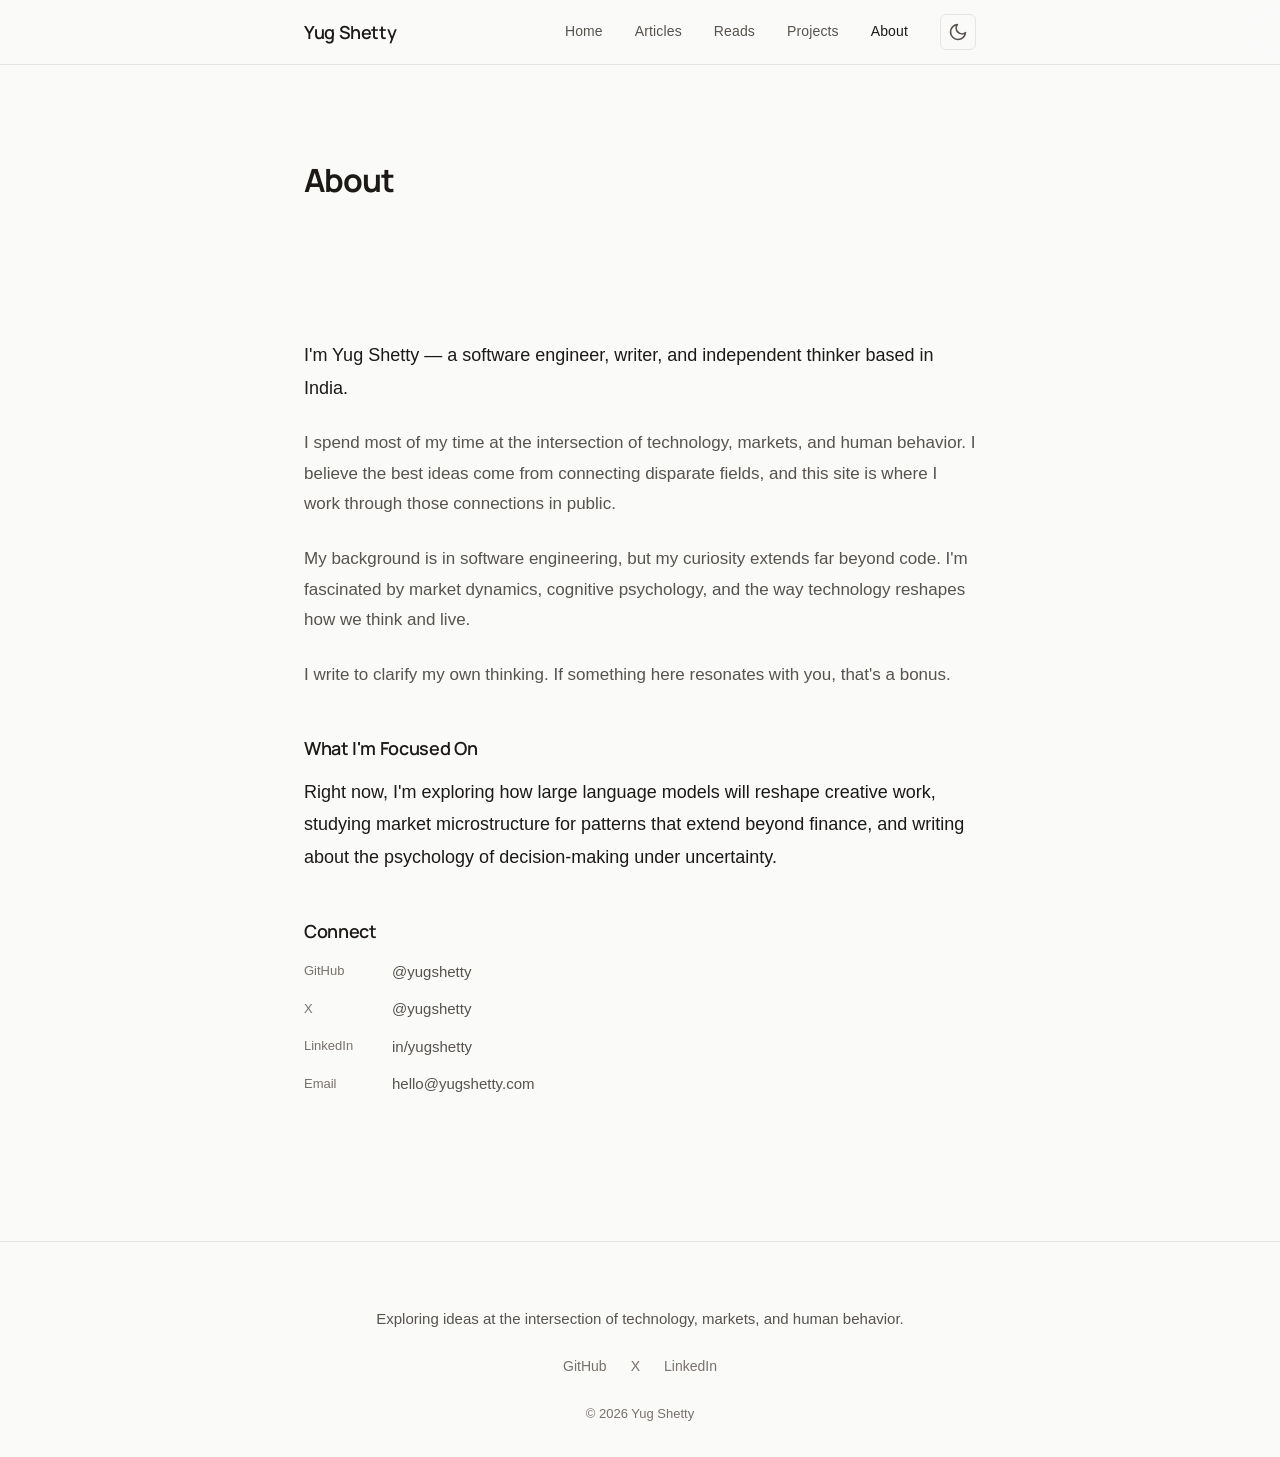
==== about.html @ ea90267e "initial project setup" ====
<!DOCTYPE html>
<html lang="en" data-theme="light">
<head>
    <meta charset="UTF-8">
    <meta name="viewport" content="width=device-width, initial-scale=1.0">
    <title>About — Yug Shetty</title>
    <meta name="description" content="Software engineer, writer, and independent thinker exploring ideas at the intersection of technology, markets, and human behavior.">
    <script>
        (function(){
            var t = localStorage.getItem('yugshetty-theme');
            if (!t) t = window.matchMedia('(prefers-color-scheme: dark)').matches ? 'dark' : 'light';
            document.documentElement.setAttribute('data-theme', t);
        })();
    </script>
    <link rel="preconnect" href="https://fonts.googleapis.com">
    <link rel="preconnect" href="https://fonts.gstatic.com" crossorigin>
    <link href="https://fonts.googleapis.com/css2?family=Manrope:wght@500;600;700&display=swap" rel="stylesheet">
    <link href="https://api.fontshare.com/v2/css?f[]=satoshi@300,400,500&display=swap" rel="stylesheet">
    <link rel="stylesheet" href="css/style.css">
</head>
<body>
    <header class="site-header" id="site-header">
        <nav class="nav container">
            <a href="index.html" class="nav-logo">Yug Shetty</a>
            <button class="nav-toggle" id="nav-toggle" aria-label="Toggle navigation menu" aria-expanded="false">
                <span class="hamburger-line"></span>
                <span class="hamburger-line"></span>
                <span class="hamburger-line"></span>
            </button>
            <div class="nav-menu" id="nav-menu">
                <a href="index.html" class="nav-link">Home</a>
                <a href="articles.html" class="nav-link">Articles</a>
                <a href="reads.html" class="nav-link">Reads</a>
                <a href="projects.html" class="nav-link">Projects</a>
                <a href="about.html" class="nav-link">About</a>
                <button class="theme-toggle" id="theme-toggle" aria-label="Toggle theme">
                    <svg class="theme-icon icon-sun" xmlns="http://www.w3.org/2000/svg" width="20" height="20" viewBox="0 0 24 24" fill="none" stroke="currentColor" stroke-width="2" stroke-linecap="round" stroke-linejoin="round"><circle cx="12" cy="12" r="5"></circle><line x1="12" y1="1" x2="12" y2="3"></line><line x1="12" y1="21" x2="12" y2="23"></line><line x1="4.22" y1="4.22" x2="5.64" y2="5.64"></line><line x1="18.36" y1="18.36" x2="19.78" y2="19.78"></line><line x1="1" y1="12" x2="3" y2="12"></line><line x1="21" y1="12" x2="23" y2="12"></line><line x1="4.22" y1="19.78" x2="5.64" y2="18.36"></line><line x1="18.36" y1="5.64" x2="19.78" y2="4.22"></line></svg>
                    <svg class="theme-icon icon-moon" xmlns="http://www.w3.org/2000/svg" width="20" height="20" viewBox="0 0 24 24" fill="none" stroke="currentColor" stroke-width="2" stroke-linecap="round" stroke-linejoin="round"><path d="M21 12.79A9 9 0 1 1 11.21 3 7 7 0 0 0 21 12.79z"></path></svg>
                </button>
            </div>
        </nav>
    </header>

    <main>
        <section class="page-header">
            <div class="container">
                <h1 class="page-title">About</h1>
            </div>
        </section>

        <section class="section">
            <div class="container">
                <div class="about-content">
                    <div class="about-section">
                        <p>I'm Yug Shetty — a software engineer, writer, and independent thinker based in India.</p>
                        <p>I spend most of my time at the intersection of technology, markets, and human behavior. I believe the best ideas come from connecting disparate fields, and this site is where I work through those connections in public.</p>
                        <p>My background is in software engineering, but my curiosity extends far beyond code. I'm fascinated by market dynamics, cognitive psychology, and the way technology reshapes how we think and live.</p>
                        <p>I write to clarify my own thinking. If something here resonates with you, that's a bonus.</p>
                    </div>
                    <div class="about-section">
                        <h2 class="about-section-title">What I'm Focused On</h2>
                        <p>Right now, I'm exploring how large language models will reshape creative work, studying market microstructure for patterns that extend beyond finance, and writing about the psychology of decision-making under uncertainty.</p>
                    </div>
                    <div class="about-section">
                        <h2 class="about-section-title">Connect</h2>
                        <div class="connect-links">
                            <a href="https://github.com/yugshetty" target="_blank" rel="noopener noreferrer" class="connect-link"><span class="connect-link-label">GitHub</span>@yugshetty</a>
                            <a href="https://x.com/yugshetty" target="_blank" rel="noopener noreferrer" class="connect-link"><span class="connect-link-label">X</span>@yugshetty</a>
                            <a href="https://linkedin.com/in/yugshetty" target="_blank" rel="noopener noreferrer" class="connect-link"><span class="connect-link-label">LinkedIn</span>in/yugshetty</a>
                            <a href="mailto:hello@yugshetty.com" class="connect-link"><span class="connect-link-label">Email</span>hello@yugshetty.com</a>
                        </div>
                    </div>
                </div>
            </div>
        </section>
    </main>

    <footer class="site-footer">
        <div class="container">
            <div class="footer-content">
                <p class="footer-tagline">Exploring ideas at the intersection of technology, markets, and human behavior.</p>
                <div class="footer-links">
                    <a href="https://github.com/yugshetty" target="_blank" rel="noopener noreferrer" class="footer-link">GitHub</a>
                    <a href="https://x.com/yugshetty" target="_blank" rel="noopener noreferrer" class="footer-link">X</a>
                    <a href="https://linkedin.com/in/yugshetty" target="_blank" rel="noopener noreferrer" class="footer-link">LinkedIn</a>
                </div>
                <p class="footer-copyright">&copy; 2026 Yug Shetty</p>
            </div>
        </div>
    </footer>
    <script src="js/main.js"></script>
</body>
</html>
---- css/style.css ----
/* ========================================
   yugshetty.com — Design System & Styles
   Phase 1 MVP
   ======================================== */

/* --- Reset --- */
*,
*::before,
*::after {
  margin: 0;
  padding: 0;
  box-sizing: border-box;
}

button {
  font: inherit;
  color: inherit;
  cursor: pointer;
  border: none;
  background: none;
}

ul,
ol {
  list-style: none;
}

a {
  text-decoration: none;
  color: inherit;
}

img {
  max-width: 100%;
  display: block;
}

/* --- Custom Properties — Light Mode (Default) --- */
:root {
  /* Colors */
  --bg-primary: #fafaf9;
  --bg-secondary: #f0efed;
  --bg-tertiary: #e7e5e4;
  --bg-primary-alpha: rgba(250, 250, 249, 0.85);
  --text-primary: #1c1917;
  --text-secondary: #57534e;
  --text-tertiary: #78716c;
  --accent: #2563eb;
  --accent-hover: #1d4ed8;
  --border: #e7e5e4;
  --border-subtle: #f0efed;

  /* Typography */
  --font-heading: "Manrope", sans-serif;
  --font-body: "Satoshi", sans-serif;
  --font-mono: "SF Mono", "Fira Code", "Roboto Mono", monospace;

  /* Spacing (8px grid) */
  --space-xs: 4px;
  --space-sm: 8px;
  --space-md: 12px;
  --space-base: 16px;
  --space-lg: 24px;
  --space-xl: 32px;
  --space-2xl: 48px;
  --space-3xl: 64px;
  --space-4xl: 96px;
  --space-5xl: 128px;

  /* Layout */
  --content-width: 680px;
  --site-width: 720px;

  /* Transitions */
  --transition-fast: 150ms ease;
  --transition-base: 200ms ease;
  --transition-slow: 300ms ease;

  /* Radius */
  --radius-sm: 4px;
  --radius-md: 6px;
  --radius-lg: 8px;
  --radius-full: 9999px;
}

/* --- Dark Mode --- */
[data-theme="dark"] {
  --bg-primary: #121212;
  --bg-secondary: #1a1a1a;
  --bg-tertiary: #232323;
  --bg-primary-alpha: rgba(18, 18, 18, 0.85);
  --text-primary: #ededed;
  --text-secondary: #a1a1a1;
  --text-tertiary: #6b6b6b;
  --accent: #60a5fa;
  --accent-hover: #93c5fd;
  --border: #2a2a2a;
  --border-subtle: #1f1f1f;
}

/* --- Base --- */
html {
  font-size: 16px;
  scroll-behavior: smooth;
  -webkit-text-size-adjust: 100%;
}

body {
  font-family: var(--font-body);
  font-weight: 400;
  line-height: 1.7;
  color: var(--text-primary);
  background-color: var(--bg-primary);
  transition: background-color var(--transition-slow),
    color var(--transition-slow);
  -webkit-font-smoothing: antialiased;
  -moz-osx-font-smoothing: grayscale;
  min-height: 100vh;
  display: flex;
  flex-direction: column;
}

main {
  flex: 1;
}

/* --- Typography --- */
h1,
h2,
h3,
h4,
h5,
h6 {
  font-family: var(--font-heading);
  line-height: 1.2;
  color: var(--text-primary);
  letter-spacing: -0.02em;
}

h1 {
  font-size: 2rem;
  font-weight: 700;
}
h2 {
  font-size: 1.5rem;
  font-weight: 600;
}
h3 {
  font-size: 1.25rem;
  font-weight: 600;
}
h4 {
  font-size: 1.125rem;
  font-weight: 500;
}

p {
  margin-bottom: var(--space-base);
}
p:last-child {
  margin-bottom: 0;
}

/* --- Layout --- */
.container {
  width: 100%;
  max-width: var(--site-width);
  margin: 0 auto;
  padding: 0 var(--space-lg);
}

.section {
  padding: var(--space-2xl) 0;
}

/* ========================================
   HEADER & NAVIGATION
   ======================================== */
.site-header {
  position: sticky;
  top: 0;
  z-index: 100;
  background-color: var(--bg-primary);
  border-bottom: 1px solid var(--border);
  transition: background-color var(--transition-slow),
    border-color var(--transition-slow);
}

@supports (backdrop-filter: blur(12px)) {
  .site-header {
    background-color: var(--bg-primary-alpha);
    backdrop-filter: blur(12px);
    -webkit-backdrop-filter: blur(12px);
  }
}

.nav {
  display: flex;
  align-items: center;
  justify-content: space-between;
  height: 64px;
}

.nav-logo {
  font-family: var(--font-heading);
  font-size: 1.125rem;
  font-weight: 600;
  color: var(--text-primary);
  letter-spacing: -0.02em;
  transition: color var(--transition-base);
}
.nav-logo:hover {
  color: var(--text-primary);
}

/* Hamburger toggle (mobile) */
.nav-toggle {
  display: none;
  flex-direction: column;
  justify-content: center;
  gap: 5px;
  padding: var(--space-sm);
  z-index: 110;
}

.hamburger-line {
  display: block;
  width: 20px;
  height: 2px;
  background-color: var(--text-primary);
  border-radius: 1px;
  transition: transform var(--transition-base), opacity var(--transition-base);
}

.nav-toggle[aria-expanded="true"] .hamburger-line:nth-child(1) {
  transform: translateY(7px) rotate(45deg);
}
.nav-toggle[aria-expanded="true"] .hamburger-line:nth-child(2) {
  opacity: 0;
}
.nav-toggle[aria-expanded="true"] .hamburger-line:nth-child(3) {
  transform: translateY(-7px) rotate(-45deg);
}

/* Nav menu */
.nav-menu {
  display: flex;
  align-items: center;
  gap: var(--space-xl);
}

.nav-link {
  font-family: var(--font-body);
  font-size: 0.875rem;
  font-weight: 400;
  color: var(--text-secondary);
  transition: color var(--transition-base);
  letter-spacing: 0.01em;
}
.nav-link:hover,
.nav-link.active {
  color: var(--text-primary);
}

/* Theme toggle button */
.theme-toggle {
  display: flex;
  align-items: center;
  justify-content: center;
  width: 36px;
  height: 36px;
  border: 1px solid var(--border);
  border-radius: var(--radius-md);
  color: var(--text-secondary);
  transition: color var(--transition-base),
    border-color var(--transition-base),
    background-color var(--transition-base);
}
.theme-toggle:hover {
  color: var(--text-primary);
  border-color: var(--text-tertiary);
  background-color: var(--bg-secondary);
}

/* Sun/Moon icon visibility */
.icon-sun {
  display: none;
}
.icon-moon {
  display: block;
}
[data-theme="dark"] .icon-sun {
  display: block;
}
[data-theme="dark"] .icon-moon {
  display: none;
}

/* ========================================
   HERO SECTION
   ======================================== */
.hero {
  padding: var(--space-4xl) 0 var(--space-3xl);
}

.hero-title {
  font-size: 2.5rem;
  font-weight: 700;
  margin-bottom: var(--space-base);
  letter-spacing: -0.03em;
}

.hero-subtitle {
  font-size: 1.125rem;
  font-weight: 300;
  color: var(--text-secondary);
  max-width: 540px;
  line-height: 1.6;
}

/* ========================================
   SECTION HEADERS
   ======================================== */
.section-header {
  display: flex;
  align-items: baseline;
  justify-content: space-between;
  margin-bottom: var(--space-xl);
}

.section-title {
  font-size: 1.25rem;
  font-weight: 600;
}

.section-link {
  font-size: 0.875rem;
  font-weight: 500;
  color: var(--text-tertiary);
  transition: color var(--transition-base);
}
.section-link:hover {
  color: var(--accent);
}

/* ========================================
   FEATURED ARTICLE
   ======================================== */
.featured-article {
  padding: var(--space-xl);
  background-color: var(--bg-secondary);
  border-radius: var(--radius-lg);
  border: 1px solid var(--border);
  transition: background-color var(--transition-slow),
    border-color var(--transition-slow);
}

.featured-label {
  font-family: var(--font-body);
  font-size: 0.75rem;
  font-weight: 500;
  text-transform: uppercase;
  letter-spacing: 0.08em;
  color: var(--accent);
  margin-bottom: var(--space-md);
  display: block;
}

.featured-article .article-title {
  font-size: 1.5rem;
  font-weight: 600;
  margin-bottom: var(--space-md);
  letter-spacing: -0.02em;
}

.featured-article .article-title a {
  color: var(--text-primary);
  transition: color var(--transition-base);
}
.featured-article .article-title a:hover {
  color: var(--accent);
}

.featured-article .article-excerpt {
  color: var(--text-secondary);
  font-size: 1rem;
  line-height: 1.7;
  margin-bottom: var(--space-base);
}

/* Article meta (date, read time, tag) */
.article-meta {
  display: flex;
  align-items: center;
  gap: var(--space-base);
  font-size: 0.8125rem;
  color: var(--text-tertiary);
  font-weight: 400;
}

.article-meta .separator {
  width: 3px;
  height: 3px;
  border-radius: 50%;
  background-color: var(--text-tertiary);
  display: inline-block;
  flex-shrink: 0;
}

/* ========================================
   ARTICLE LIST (homepage latest)
   ======================================== */
.article-list {
  display: flex;
  flex-direction: column;
}

.article-item {
  display: flex;
  align-items: baseline;
  justify-content: space-between;
  padding: var(--space-base) 0;
  border-bottom: 1px solid var(--border);
  gap: var(--space-base);
  transition: border-color var(--transition-slow);
}
.article-item:last-child {
  border-bottom: none;
}

.article-item-content {
  flex: 1;
  min-width: 0;
}

.article-item .article-title {
  font-family: var(--font-heading);
  font-size: 1rem;
  font-weight: 500;
  margin-bottom: var(--space-xs);
}

.article-item .article-title a {
  color: var(--text-primary);
  transition: color var(--transition-base);
}
.article-item .article-title a:hover {
  color: var(--accent);
}

.article-date {
  font-size: 0.8125rem;
  color: var(--text-tertiary);
  white-space: nowrap;
  font-variant-numeric: tabular-nums;
}

/* ========================================
   TAGS / PILLS
   ======================================== */
.tag {
  display: inline-block;
  font-size: 0.75rem;
  font-weight: 500;
  padding: 2px 10px;
  border-radius: var(--radius-full);
  background-color: var(--bg-tertiary);
  color: var(--text-secondary);
  transition: background-color var(--transition-slow),
    color var(--transition-slow);
}
.tag.active {
  background-color: var(--text-primary);
  color: var(--bg-primary);
}

/* ========================================
   FOCUS AREAS
   ======================================== */
.focus-grid {
  display: grid;
  grid-template-columns: repeat(4, 1fr);
  gap: var(--space-base);
}

.focus-card {
  padding: var(--space-lg);
  background-color: var(--bg-secondary);
  border: 1px solid var(--border);
  border-radius: var(--radius-lg);
  transition: background-color var(--transition-slow),
    border-color var(--transition-slow),
    transform var(--transition-base);
}
.focus-card:hover {
  transform: translateY(-2px);
  border-color: var(--text-tertiary);
}

.focus-card-title {
  font-family: var(--font-heading);
  font-size: 1rem;
  font-weight: 600;
  margin-bottom: var(--space-sm);
  color: var(--text-primary);
}

.focus-card-desc {
  font-size: 0.875rem;
  color: var(--text-secondary);
  line-height: 1.5;
}

/* ========================================
   PROJECT CARDS
   ======================================== */
.project-list {
  display: flex;
  flex-direction: column;
  gap: var(--space-base);
}

.project-card {
  display: block;
  padding: var(--space-lg);
  background-color: var(--bg-secondary);
  border: 1px solid var(--border);
  border-radius: var(--radius-lg);
  transition: background-color var(--transition-slow),
    border-color var(--transition-base),
    transform var(--transition-base);
}
.project-card:hover {
  border-color: var(--text-tertiary);
  transform: translateY(-2px);
}

.project-card-title {
  font-family: var(--font-heading);
  font-size: 1.0625rem;
  font-weight: 600;
  color: var(--text-primary);
  margin-bottom: var(--space-sm);
}

.project-card-desc {
  font-size: 0.9375rem;
  color: var(--text-secondary);
  line-height: 1.6;
  margin-bottom: var(--space-md);
}

.project-tags {
  display: flex;
  flex-wrap: wrap;
  gap: var(--space-sm);
}

.project-tag {
  font-size: 0.75rem;
  font-weight: 400;
  padding: 2px 8px;
  border-radius: var(--radius-sm);
  background-color: var(--bg-tertiary);
  color: var(--text-tertiary);
  font-family: var(--font-mono);
  transition: background-color var(--transition-slow),
    color var(--transition-slow);
}

/* ========================================
   FOOTER
   ======================================== */
.site-footer {
  padding: var(--space-3xl) 0 var(--space-xl);
  border-top: 1px solid var(--border);
  transition: border-color var(--transition-slow);
}

.footer-content {
  text-align: center;
}

.footer-tagline {
  font-size: 0.9375rem;
  color: var(--text-secondary);
  margin-bottom: var(--space-lg);
  font-weight: 300;
}

.footer-links {
  display: flex;
  justify-content: center;
  gap: var(--space-lg);
  margin-bottom: var(--space-lg);
}

.footer-link {
  font-size: 0.875rem;
  font-weight: 400;
  color: var(--text-tertiary);
  transition: color var(--transition-base);
}
.footer-link:hover {
  color: var(--text-primary);
}

.footer-copyright {
  font-size: 0.8125rem;
  color: var(--text-tertiary);
}

/* ========================================
   PAGE HEADER (inner pages)
   ======================================== */
.page-header {
  padding: var(--space-3xl) 0 var(--space-xl);
}

.page-title {
  font-size: 2rem;
  font-weight: 700;
  margin-bottom: var(--space-md);
  letter-spacing: -0.03em;
}

.page-subtitle {
  font-size: 1.0625rem;
  color: var(--text-secondary);
  font-weight: 300;
  line-height: 1.6;
}

/* ========================================
   FILTER TAGS (Articles page)
   ======================================== */
.filter-tags {
  display: flex;
  flex-wrap: wrap;
  gap: var(--space-sm);
  margin-bottom: var(--space-xl);
}

.filter-tag {
  font-family: var(--font-body);
  font-size: 0.8125rem;
  font-weight: 500;
  padding: 6px 16px;
  border-radius: var(--radius-full);
  background-color: var(--bg-secondary);
  color: var(--text-secondary);
  border: 1px solid var(--border);
  transition: all var(--transition-base);
}
.filter-tag:hover {
  border-color: var(--text-tertiary);
  color: var(--text-primary);
}
.filter-tag.active {
  background-color: var(--text-primary);
  color: var(--bg-primary);
  border-color: var(--text-primary);
}

/* ========================================
   ARTICLES PAGE — full listing
   ======================================== */
.articles-list {
  display: flex;
  flex-direction: column;
}

.articles-list .article-item {
  flex-direction: column;
  align-items: flex-start;
  padding: var(--space-lg) 0;
  gap: var(--space-sm);
}

.articles-list .article-title {
  font-family: var(--font-heading);
  font-size: 1.125rem;
  font-weight: 500;
  margin-bottom: var(--space-xs);
}

.articles-list .article-excerpt {
  font-size: 0.9375rem;
  color: var(--text-secondary);
  line-height: 1.6;
  margin-bottom: var(--space-sm);
}

/* ========================================
   READS PAGE
   ======================================== */
.reads-list {
  display: flex;
  flex-direction: column;
}

.read-item {
  padding: var(--space-lg) 0;
  border-bottom: 1px solid var(--border);
  transition: border-color var(--transition-slow);
}
.read-item:last-child {
  border-bottom: none;
}

.read-title {
  font-family: var(--font-heading);
  font-size: 1.0625rem;
  font-weight: 500;
  color: var(--text-primary);
  margin-bottom: var(--space-xs);
}

.read-author {
  font-size: 0.875rem;
  color: var(--text-tertiary);
  margin-bottom: var(--space-sm);
}

.read-note {
  font-size: 0.9375rem;
  color: var(--text-secondary);
  line-height: 1.6;
  font-style: italic;
}

.read-tags {
  display: flex;
  gap: var(--space-sm);
  margin-top: var(--space-md);
}

/* ========================================
   ABOUT PAGE
   ======================================== */
.about-content {
  max-width: var(--content-width);
}

.about-content p {
  font-size: 1.0625rem;
  line-height: 1.8;
  color: var(--text-secondary);
  margin-bottom: var(--space-lg);
}

.about-content p:first-of-type {
  color: var(--text-primary);
  font-size: 1.125rem;
}

.about-section {
  margin-bottom: var(--space-2xl);
}

.about-section-title {
  font-family: var(--font-heading);
  font-size: 1.125rem;
  font-weight: 600;
  margin-bottom: var(--space-base);
  color: var(--text-primary);
}

.connect-links {
  display: flex;
  flex-direction: column;
  gap: var(--space-md);
}

.connect-link {
  display: inline-flex;
  align-items: center;
  gap: var(--space-sm);
  font-size: 0.9375rem;
  color: var(--text-secondary);
  transition: color var(--transition-base);
}
.connect-link:hover {
  color: var(--accent);
}

.connect-link-label {
  color: var(--text-tertiary);
  font-size: 0.8125rem;
  min-width: 80px;
}

/* ========================================
   PROJECTS PAGE
   ======================================== */
.projects-grid {
  display: flex;
  flex-direction: column;
  gap: var(--space-base);
}

/* ========================================
   RESPONSIVE — Tablet (≥ 640px)
   ======================================== */
@media (min-width: 640px) {
  .section {
    padding: var(--space-3xl) 0;
  }

  .hero {
    padding: var(--space-5xl) 0 var(--space-3xl);
  }
  .hero-title {
    font-size: 3rem;
  }
  .hero-subtitle {
    font-size: 1.1875rem;
  }

  h1 {
    font-size: 2.25rem;
  }

  .page-header {
    padding: var(--space-4xl) 0 var(--space-xl);
  }

  .focus-grid {
    grid-template-columns: repeat(2, 1fr);
  }
}

/* ========================================
   RESPONSIVE — Desktop (≥ 1024px)
   ======================================== */
@media (min-width: 1024px) {
  .section {
    padding: var(--space-4xl) 0;
  }

  .hero {
    padding: var(--space-5xl) 0 var(--space-4xl);
  }
  .hero-title {
    font-size: 3.25rem;
  }

  .focus-grid {
    grid-template-columns: repeat(4, 1fr);
  }
}

/* ========================================
   RESPONSIVE — Mobile (< 640px)
   ======================================== */
@media (max-width: 639px) {
  .container {
    padding: 0 var(--space-base);
  }

  /* Mobile hamburger nav */
  .nav-toggle {
    display: flex;
  }

  .nav-menu {
    display: none;
    position: absolute;
    top: 64px;
    left: 0;
    right: 0;
    flex-direction: column;
    background-color: var(--bg-primary);
    border-bottom: 1px solid var(--border);
    padding: var(--space-base) var(--space-base) var(--space-lg);
    gap: var(--space-xs);
    transition: background-color var(--transition-slow),
      border-color var(--transition-slow);
  }

  .nav-menu.is-open {
    display: flex;
  }

  .nav-link {
    padding: var(--space-sm) 0;
    font-size: 1rem;
  }

  .theme-toggle {
    align-self: flex-start;
    margin-top: var(--space-sm);
  }

  /* Mobile hero */
  .hero {
    padding: var(--space-2xl) 0;
  }
  .hero-title {
    font-size: 2rem;
  }
  .hero-subtitle {
    font-size: 1rem;
  }

  /* Mobile section headers */
  .section-header {
    flex-direction: column;
    gap: var(--space-sm);
  }

  /* Mobile featured article */
  .featured-article {
    padding: var(--space-base);
  }
  .featured-article .article-title {
    font-size: 1.25rem;
  }

  /* Mobile article items */
  .article-item {
    flex-direction: column;
    align-items: flex-start;
    gap: var(--space-xs);
  }

  /* Mobile focus grid */
  .focus-grid {
    grid-template-columns: repeat(2, 1fr);
    gap: var(--space-sm);
  }
  .focus-card {
    padding: var(--space-base);
  }

  /* Mobile page headers */
  .page-header {
    padding: var(--space-2xl) 0 var(--space-base);
  }
  .page-title {
    font-size: 1.75rem;
  }
}

/* ========================================
   ACCESSIBILITY
   ======================================== */
@media (prefers-reduced-motion: reduce) {
  *,
  *::before,
  *::after {
    transition-duration: 0.01ms !important;
    animation-duration: 0.01ms !important;
  }
}

:focus-visible {
  outline: 2px solid var(--accent);
  outline-offset: 2px;
}

/* Screen reader only */
.sr-only {
  position: absolute;
  width: 1px;
  height: 1px;
  padding: 0;
  margin: -1px;
  overflow: hidden;
  clip: rect(0, 0, 0, 0);
  white-space: nowrap;
  border: 0;
}
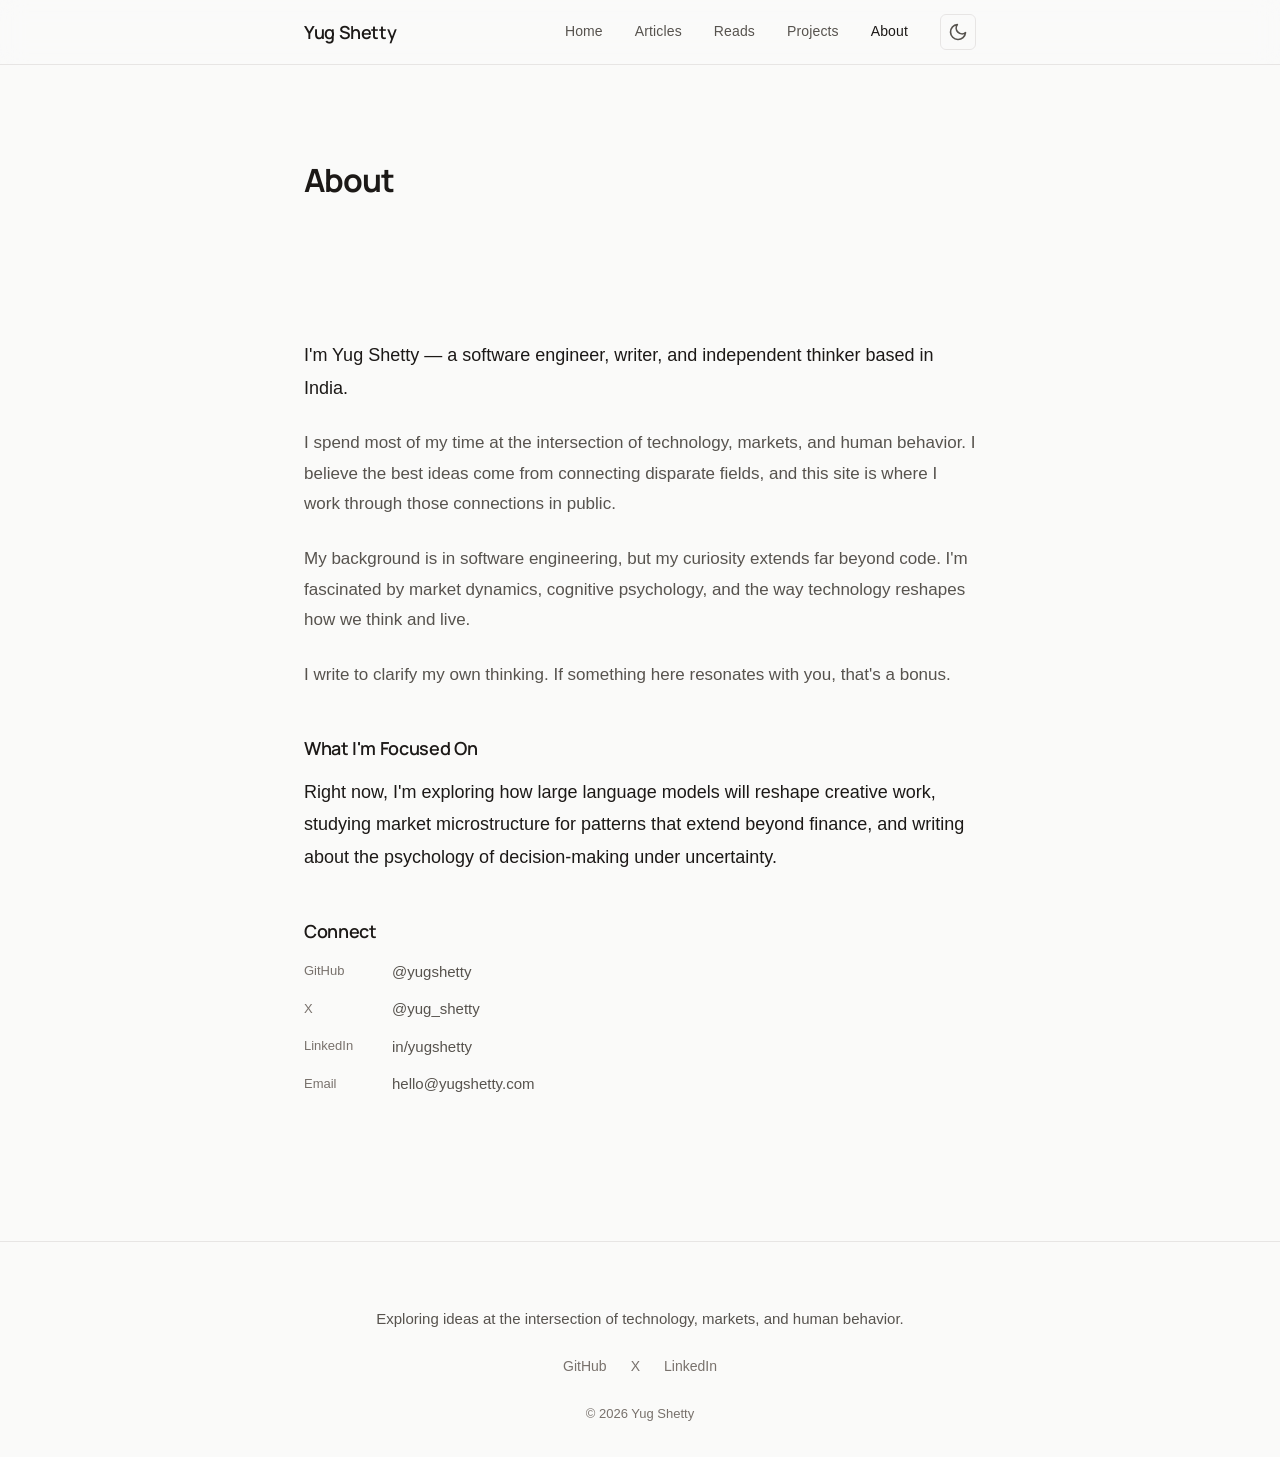
==== commit fe7d340e: "fixing all social links of all pages" ====
--- a/about.html
+++ b/about.html
@@ -64,10 +64,10 @@
                     <div class="about-section">
                         <h2 class="about-section-title">Connect</h2>
                         <div class="connect-links">
-                            <a href="https://github.com/yugshetty" target="_blank" rel="noopener noreferrer" class="connect-link"><span class="connect-link-label">GitHub</span>@yugshetty</a>
-                            <a href="https://x.com/yugshetty" target="_blank" rel="noopener noreferrer" class="connect-link"><span class="connect-link-label">X</span>@yugshetty</a>
+                            <a href="https://github.com/YugShettyDev" target="_blank" rel="noopener noreferrer" class="connect-link"><span class="connect-link-label">GitHub</span>@yugshetty</a>
+                            <a href="https://x.com/yug_shetty" target="_blank" rel="noopener noreferrer" class="connect-link"><span class="connect-link-label">X</span>@yug_shetty</a>
                             <a href="https://linkedin.com/in/yugshetty" target="_blank" rel="noopener noreferrer" class="connect-link"><span class="connect-link-label">LinkedIn</span>in/yugshetty</a>
-                            <a href="mailto:hello@yugshetty.com" class="connect-link"><span class="connect-link-label">Email</span>hello@yugshetty.com</a>
+                            <a href="mailto:yug.shetty.dev@gmail.com" class="connect-link"><span class="connect-link-label">Email</span>hello@yugshetty.com</a>
                         </div>
                     </div>
                 </div>
@@ -80,8 +80,8 @@
             <div class="footer-content">
                 <p class="footer-tagline">Exploring ideas at the intersection of technology, markets, and human behavior.</p>
                 <div class="footer-links">
-                    <a href="https://github.com/yugshetty" target="_blank" rel="noopener noreferrer" class="footer-link">GitHub</a>
-                    <a href="https://x.com/yugshetty" target="_blank" rel="noopener noreferrer" class="footer-link">X</a>
+                    <a href="https://github.com/YugShettyDev" target="_blank" rel="noopener noreferrer" class="footer-link">GitHub</a>
+                    <a href="https://x.com/yug_shetty" target="_blank" rel="noopener noreferrer" class="footer-link">X</a>
                     <a href="https://linkedin.com/in/yugshetty" target="_blank" rel="noopener noreferrer" class="footer-link">LinkedIn</a>
                 </div>
                 <p class="footer-copyright">&copy; 2026 Yug Shetty</p>
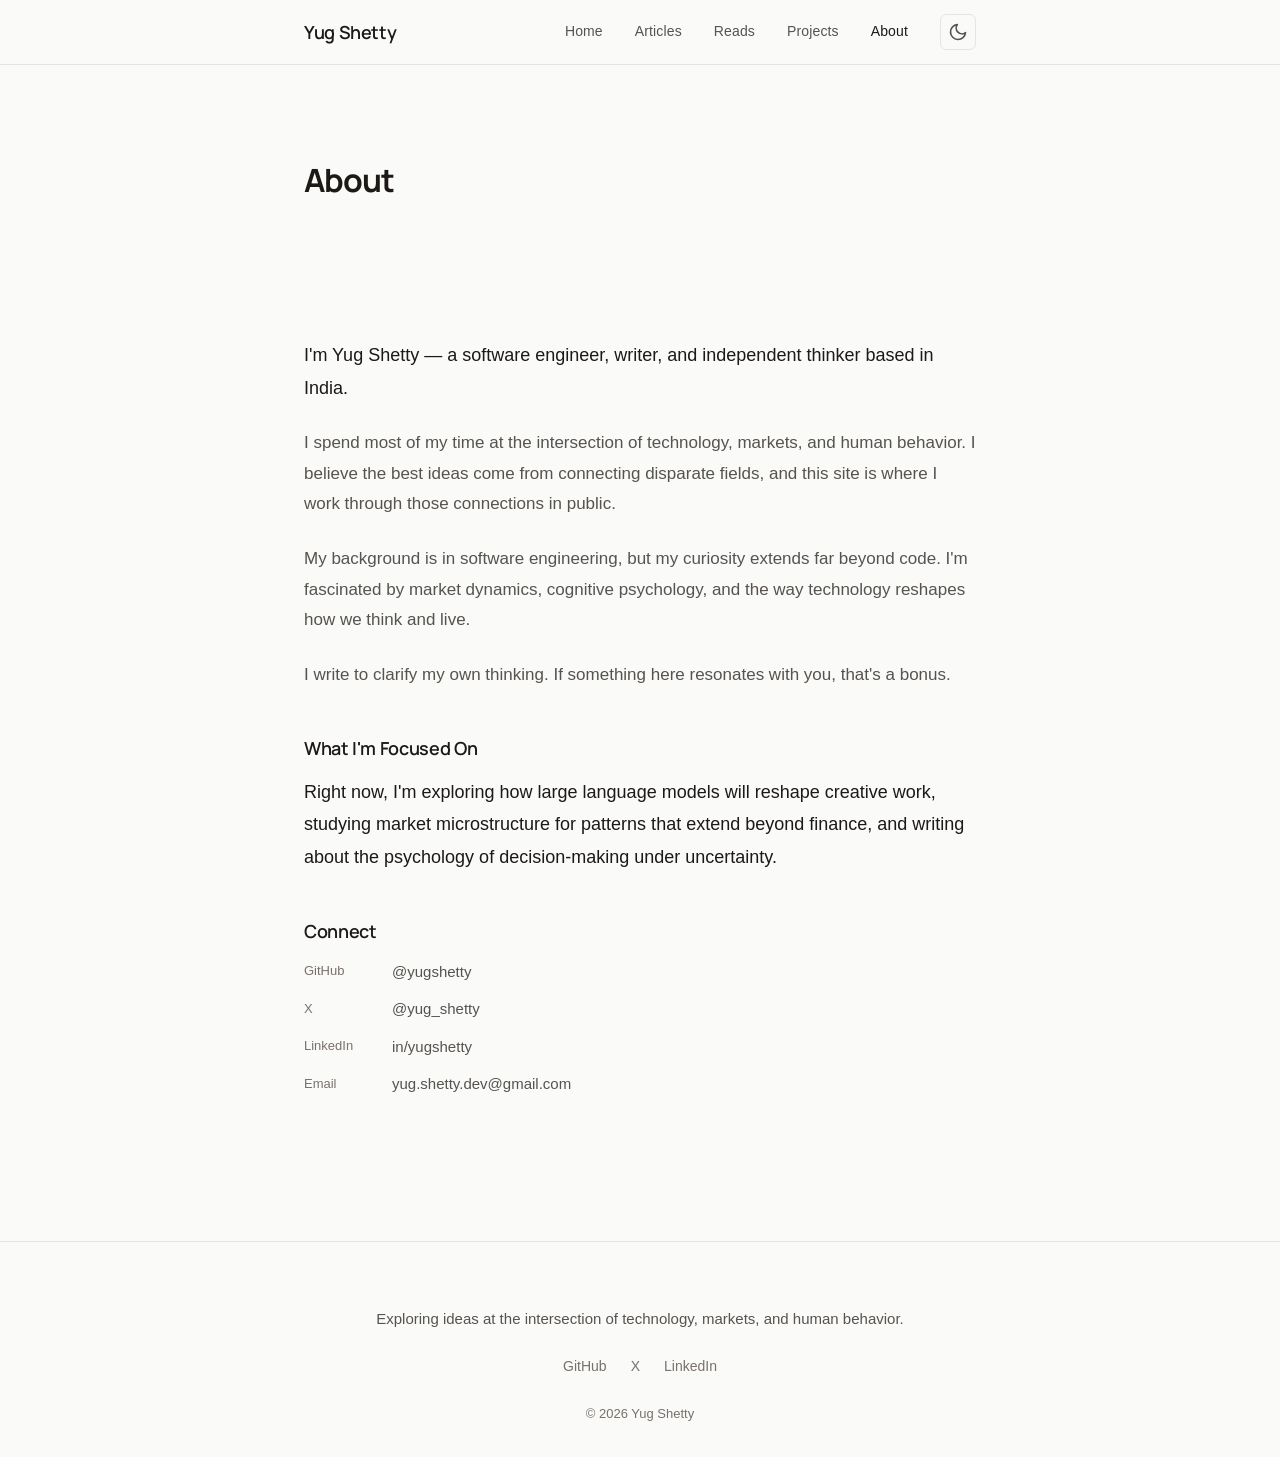
==== commit f105fd78: "email correction" ====
--- a/about.html
+++ b/about.html
@@ -67,7 +67,7 @@
                             <a href="https://github.com/YugShettyDev" target="_blank" rel="noopener noreferrer" class="connect-link"><span class="connect-link-label">GitHub</span>@yugshetty</a>
                             <a href="https://x.com/yug_shetty" target="_blank" rel="noopener noreferrer" class="connect-link"><span class="connect-link-label">X</span>@yug_shetty</a>
                             <a href="https://linkedin.com/in/yugshetty" target="_blank" rel="noopener noreferrer" class="connect-link"><span class="connect-link-label">LinkedIn</span>in/yugshetty</a>
-                            <a href="mailto:yug.shetty.dev@gmail.com" class="connect-link"><span class="connect-link-label">Email</span>hello@yugshetty.com</a>
+                            <a href="mailto:yug.shetty.dev@gmail.com" class="connect-link"><span class="connect-link-label">Email</span>yug.shetty.dev@gmail.com</a>
                         </div>
                     </div>
                 </div>
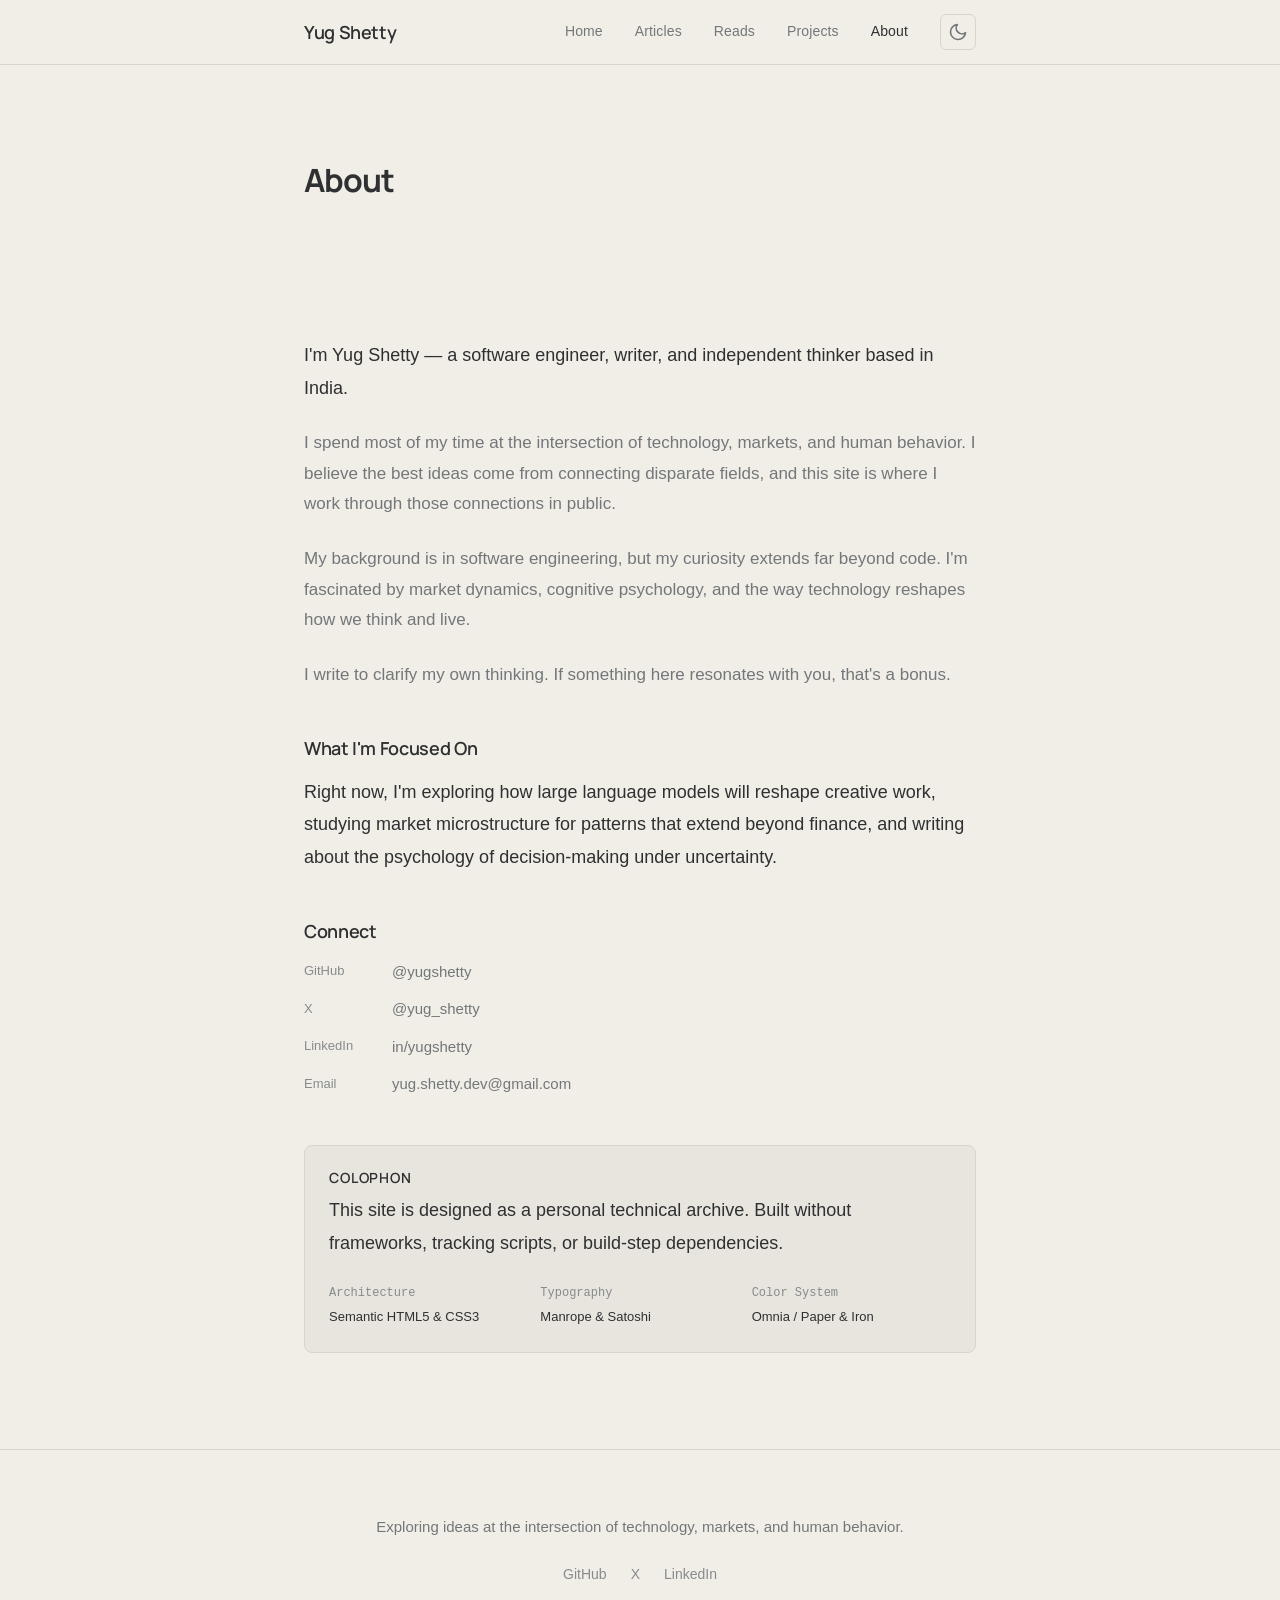
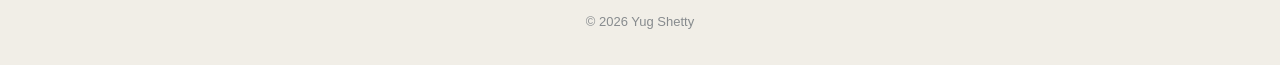
==== commit a31ce747: "WEBsite makeover v2" ====
--- a/about.html
+++ b/about.html
@@ -70,6 +70,25 @@
                             <a href="mailto:yug.shetty.dev@gmail.com" class="connect-link"><span class="connect-link-label">Email</span>yug.shetty.dev@gmail.com</a>
                         </div>
                     </div>
+
+                    <div class="colophon-card">
+                        <h3 class="colophon-title">Colophon</h3>
+                        <p class="colophon-desc">This site is designed as a personal technical archive. Built without frameworks, tracking scripts, or build-step dependencies.</p>
+                        <div class="colophon-specs">
+                            <div>
+                                <span class="colophon-spec-label">Architecture</span>
+                                <span class="colophon-spec-val">Semantic HTML5 &amp; CSS3</span>
+                            </div>
+                            <div>
+                                <span class="colophon-spec-label">Typography</span>
+                                <span class="colophon-spec-val">Manrope &amp; Satoshi</span>
+                            </div>
+                            <div>
+                                <span class="colophon-spec-label">Color System</span>
+                                <span class="colophon-spec-val">Omnia / Paper &amp; Iron</span>
+                            </div>
+                        </div>
+                    </div>
                 </div>
             </div>
         </section>
--- a/css/style.css
+++ b/css/style.css
@@ -35,20 +35,38 @@
   display: block;
 }
 
-/* --- Custom Properties — Light Mode (Default) --- */
+/* --- Custom Properties — Light Mode (Default: Paper & Iron) --- */
 :root {
-  /* Colors */
-  --bg-primary: #fafaf9;
-  --bg-secondary: #f0efed;
-  --bg-tertiary: #e7e5e4;
-  --bg-primary-alpha: rgba(250, 250, 249, 0.85);
-  --text-primary: #1c1917;
-  --text-secondary: #57534e;
-  --text-tertiary: #78716c;
-  --accent: #2563eb;
-  --accent-hover: #1d4ed8;
-  --border: #e7e5e4;
-  --border-subtle: #f0efed;
+  /* Primitive Color Tokens */
+  --color-paper: #F1EEE7;
+  --color-iron: #2E3031;
+  --color-concrete: #73777A;
+  --color-cobalt-ink: #31506B;
+  --color-indigo-dye: #3E5268;
+  --color-mulberry: #684A5B;
+  --color-moss: #596653;
+  --color-ochre-paper: #9A7950;
+  --color-vermilion: #9A4B42;
+
+  /* Semantic Tokens — Light Mode */
+  --bg-primary: var(--color-paper);
+  --bg-secondary: #E8E5DE;
+  --bg-tertiary: #DEDAD1;
+  --bg-primary-alpha: rgba(241, 238, 231, 0.85);
+  --text-primary: var(--color-iron);
+  --text-secondary: var(--color-concrete);
+  --text-tertiary: #878B8E;
+  --accent: var(--color-cobalt-ink);
+  --accent-hover: var(--color-indigo-dye);
+  --border: #D8D4CA;
+  --border-subtle: #E4E0D7;
+
+  /* Semantic Accent Roles */
+  --accent-secondary: var(--color-indigo-dye);
+  --accent-mulberry: var(--color-mulberry);
+  --accent-moss: var(--color-moss);
+  --accent-ochre: var(--color-ochre-paper);
+  --accent-warning: var(--color-vermilion);
 
   /* Typography */
   --font-heading: "Manrope", sans-serif;
@@ -83,19 +101,36 @@
   --radius-full: 9999px;
 }
 
-/* --- Dark Mode --- */
+/* --- Dark Mode (Iron & Paper) --- */
 [data-theme="dark"] {
-  --bg-primary: #121212;
-  --bg-secondary: #1a1a1a;
-  --bg-tertiary: #232323;
-  --bg-primary-alpha: rgba(18, 18, 18, 0.85);
-  --text-primary: #ededed;
-  --text-secondary: #a1a1a1;
-  --text-tertiary: #6b6b6b;
-  --accent: #60a5fa;
-  --accent-hover: #93c5fd;
-  --border: #2a2a2a;
-  --border-subtle: #1f1f1f;
+  --bg-primary: #1F2022;
+  --bg-secondary: #27292A;
+  --bg-tertiary: #303335;
+  --bg-primary-alpha: rgba(31, 32, 34, 0.85);
+  --text-primary: var(--color-paper);
+  --text-secondary: #A6A9AA;
+  --text-tertiary: var(--color-concrete);
+  --accent: #7E9EB8;
+  --accent-hover: #9CB6CC;
+  --border: #3A3C3E;
+  --border-subtle: #2C2E30;
+
+  --accent-secondary: #90A2B2;
+  --accent-mulberry: #B896A8;
+  --accent-moss: #9CAD95;
+  --accent-ochre: #C7A984;
+  --accent-warning: #C47B72;
+}
+
+/* --- Selection --- */
+::selection {
+  background-color: rgba(49, 80, 107, 0.18);
+  color: var(--text-primary);
+}
+
+[data-theme="dark"] ::selection {
+  background-color: rgba(126, 158, 184, 0.3);
+  color: var(--text-primary);
 }
 
 /* --- Base --- */
@@ -497,6 +532,14 @@
   border-color: var(--text-tertiary);
 }
 
+.focus-card-index {
+  font-family: var(--font-mono);
+  font-size: 0.75rem;
+  color: var(--text-tertiary);
+  margin-bottom: var(--space-xs);
+  letter-spacing: 0.04em;
+}
+
 .focus-card-title {
   font-family: var(--font-heading);
   font-size: 1rem;
@@ -535,12 +578,59 @@
   transform: translateY(-2px);
 }
 
+.project-card-header {
+  display: flex;
+  align-items: baseline;
+  justify-content: space-between;
+  gap: var(--space-sm);
+  margin-bottom: var(--space-sm);
+}
+
+.project-card-title-group {
+  display: flex;
+  align-items: baseline;
+  gap: var(--space-sm);
+}
+
+.project-card-index {
+  font-family: var(--font-mono);
+  font-size: 0.8125rem;
+  color: var(--text-tertiary);
+}
+
 .project-card-title {
   font-family: var(--font-heading);
   font-size: 1.0625rem;
   font-weight: 600;
   color: var(--text-primary);
-  margin-bottom: var(--space-sm);
+  margin-bottom: 0;
+}
+
+.project-card-meta {
+  display: flex;
+  align-items: center;
+  gap: var(--space-md);
+}
+
+.project-status {
+  font-family: var(--font-mono);
+  font-size: 0.75rem;
+  color: var(--text-tertiary);
+  white-space: nowrap;
+}
+
+.project-link-btn {
+  display: inline-flex;
+  align-items: center;
+  gap: 4px;
+  font-family: var(--font-mono);
+  font-size: 0.75rem;
+  color: var(--accent);
+  transition: color var(--transition-base);
+}
+.project-link-btn:hover {
+  color: var(--accent-hover);
+  text-decoration: underline;
 }
 
 .project-card-desc {
@@ -562,7 +652,7 @@
   padding: 2px 8px;
   border-radius: var(--radius-sm);
   background-color: var(--bg-tertiary);
-  color: var(--text-tertiary);
+  color: var(--text-secondary);
   font-family: var(--font-mono);
   transition: background-color var(--transition-slow),
     color var(--transition-slow);
@@ -708,18 +798,38 @@
   border-bottom: none;
 }
 
+.read-header {
+  display: flex;
+  align-items: baseline;
+  justify-content: space-between;
+  gap: var(--space-base);
+  margin-bottom: var(--space-xs);
+}
+
+.read-title-group {
+  display: flex;
+  align-items: baseline;
+  gap: var(--space-sm);
+}
+
+.read-index {
+  font-family: var(--font-mono);
+  font-size: 0.8125rem;
+  color: var(--text-tertiary);
+}
+
 .read-title {
   font-family: var(--font-heading);
   font-size: 1.0625rem;
-  font-weight: 500;
-  color: var(--text-primary);
-  margin-bottom: var(--space-xs);
+  font-weight: 600;
+  color: var(--text-primary);
+  margin-bottom: 0;
 }
 
 .read-author {
   font-size: 0.875rem;
   color: var(--text-tertiary);
-  margin-bottom: var(--space-sm);
+  margin-bottom: var(--space-xs);
 }
 
 .read-note {
@@ -727,12 +837,68 @@
   color: var(--text-secondary);
   line-height: 1.6;
   font-style: italic;
+  border-left: 2px solid var(--border);
+  padding-left: var(--space-md);
+  margin: var(--space-sm) 0;
 }
 
 .read-tags {
   display: flex;
   gap: var(--space-sm);
-  margin-top: var(--space-md);
+  margin-top: var(--space-sm);
+}
+
+/* Colophon card on About page */
+.colophon-card {
+  padding: var(--space-lg);
+  background-color: var(--bg-secondary);
+  border: 1px solid var(--border);
+  border-radius: var(--radius-lg);
+  margin-top: var(--space-xl);
+}
+
+.colophon-title {
+  font-family: var(--font-heading);
+  font-size: 0.875rem;
+  font-weight: 600;
+  color: var(--text-primary);
+  text-transform: uppercase;
+  letter-spacing: 0.06em;
+  margin-bottom: var(--space-sm);
+}
+
+.colophon-desc {
+  font-size: 0.875rem;
+  color: var(--text-secondary);
+  line-height: 1.6;
+  margin-bottom: var(--space-md);
+}
+
+.colophon-specs {
+  display: grid;
+  grid-template-columns: repeat(3, 1fr);
+  gap: var(--space-md);
+  font-size: 0.8125rem;
+}
+
+.colophon-spec-label {
+  font-family: var(--font-mono);
+  color: var(--text-tertiary);
+  font-size: 0.75rem;
+  display: block;
+  margin-bottom: 2px;
+}
+
+.colophon-spec-val {
+  color: var(--text-primary);
+  font-weight: 500;
+}
+
+@media (max-width: 639px) {
+  .colophon-specs {
+    grid-template-columns: 1fr;
+    gap: var(--space-sm);
+  }
 }
 
 /* ========================================
@@ -971,3 +1137,71 @@
   white-space: nowrap;
   border: 0;
 }
+
+/* ========================================
+   ARTICLE PAGE
+   ======================================== */
+
+.article-container {
+  max-width: var(--content-width);
+  margin: 0 auto;
+}
+
+.back-link {
+  display: inline-block;
+  margin-bottom: var(--space-xl);
+  color: var(--text-secondary);
+  transition: color var(--transition-base);
+}
+
+.back-link:hover {
+  color: var(--accent);
+}
+
+.subtitle {
+  font-size: 1.125rem;
+  line-height: 1.8;
+  color: var(--text-secondary);
+  margin-bottom: var(--space-2xl);
+}
+
+.article-content {
+  font-size: 1.0625rem;
+  line-height: 1.9;
+}
+
+.article-content h1 {
+  margin-bottom: var(--space-lg);
+  letter-spacing: -0.03em;
+}
+
+.article-content h2 {
+  margin-top: var(--space-3xl);
+  margin-bottom: var(--space-base);
+}
+
+.article-content p {
+  color: var(--text-secondary);
+  margin-bottom: var(--space-lg);
+}
+
+.article-content p:first-of-type {
+  color: var(--text-primary);
+}
+
+.article-content ul {
+  margin: var(--space-lg) 0;
+  padding-left: 1.5rem;
+}
+
+.article-content li {
+  margin-bottom: var(--space-sm);
+  color: var(--text-secondary);
+}
+
+.article-content hr {
+  border: none;
+  height: 1px;
+  background-color: var(--border);
+  margin: var(--space-3xl) 0;
+}
